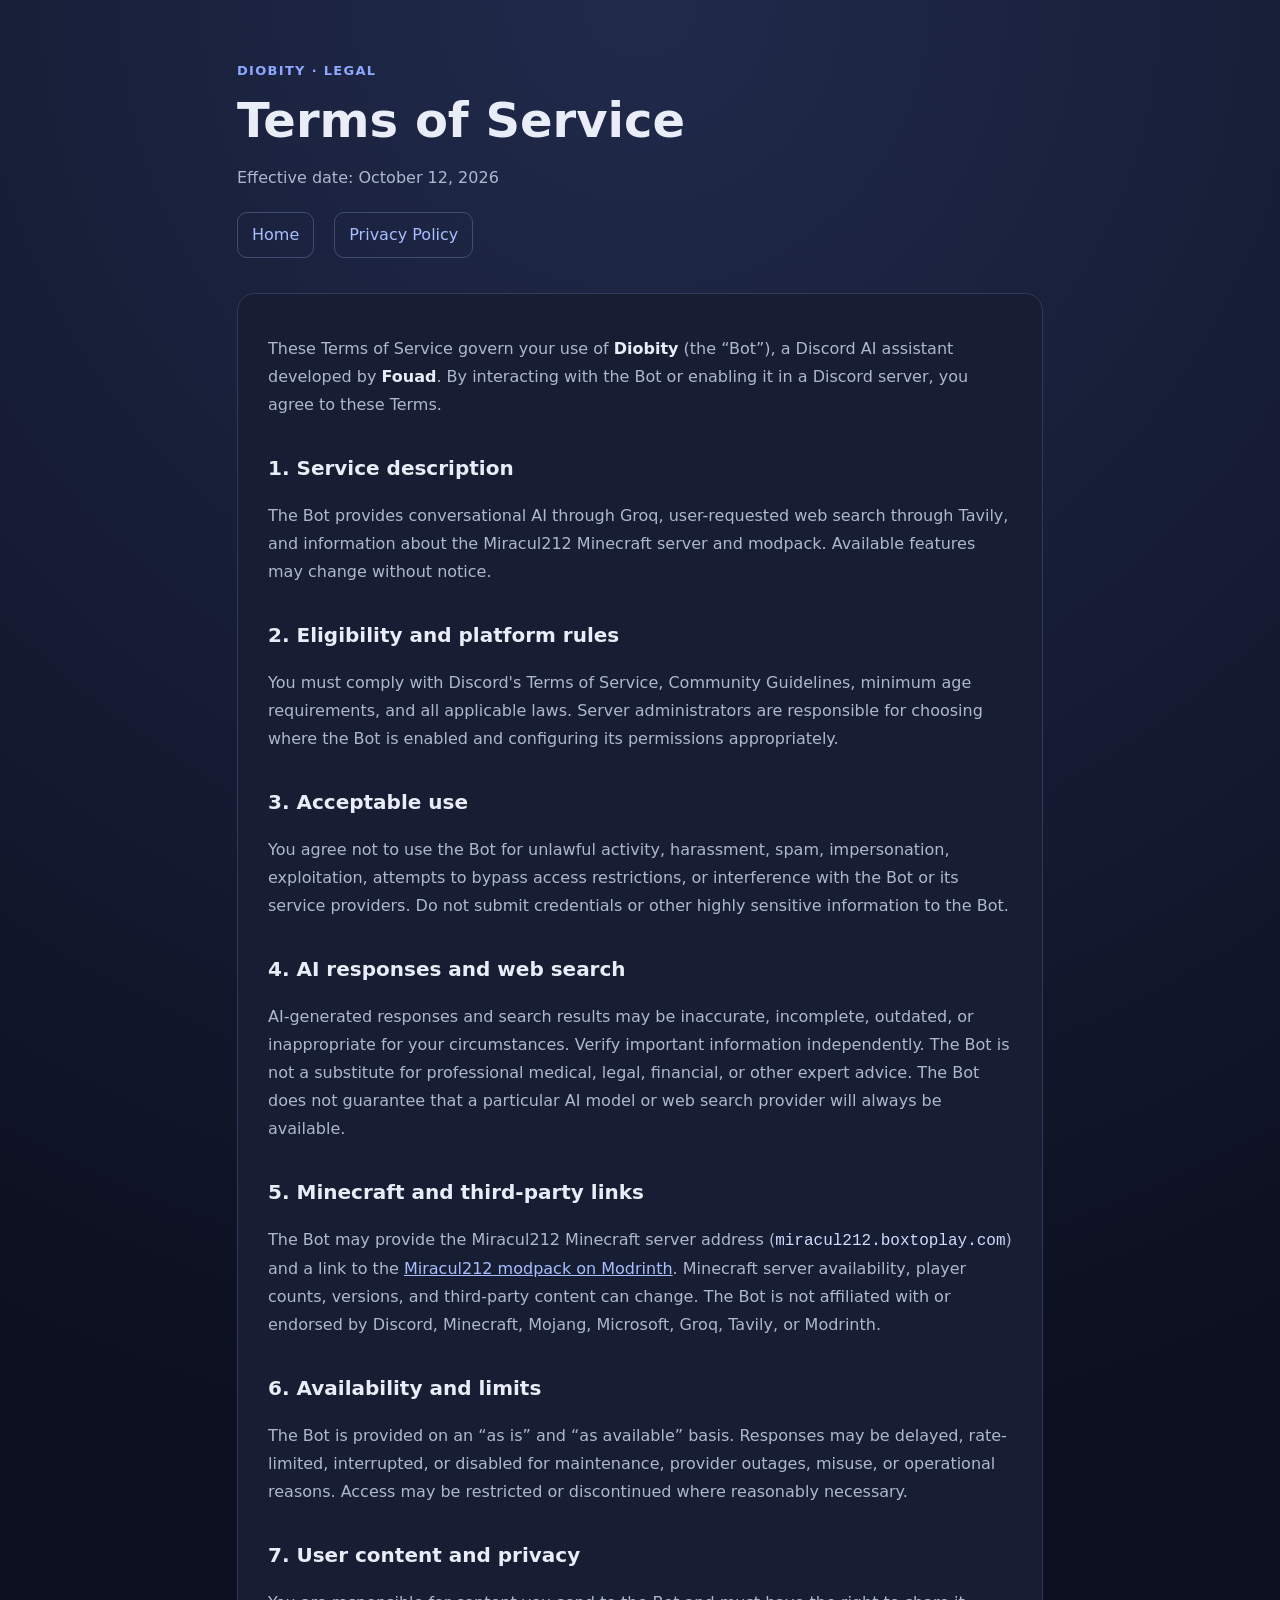
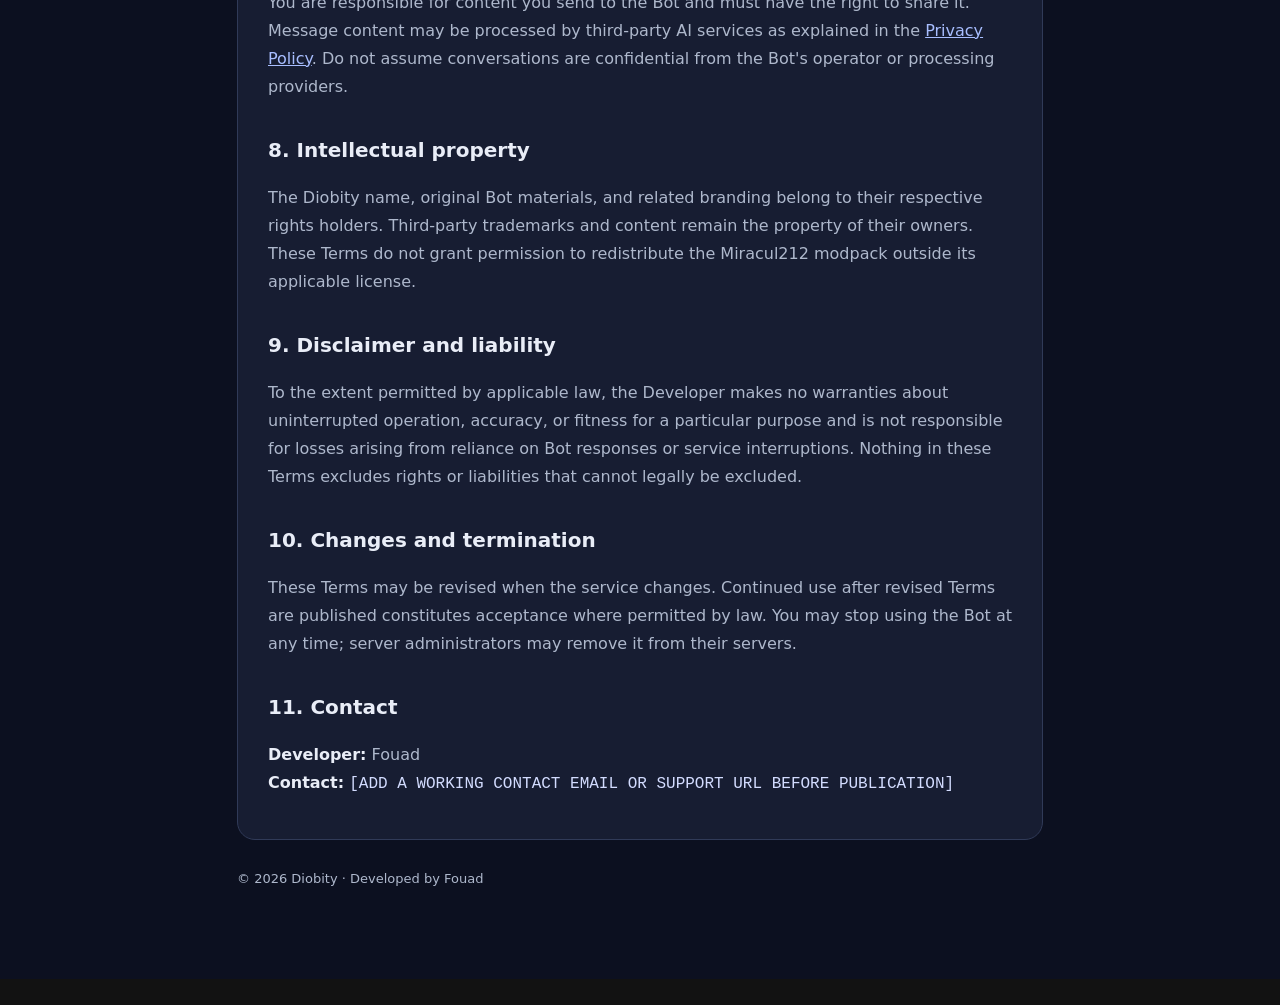
==== terms.html @ 3ee3c631 "Create terms.html" ====
<!doctype html><html lang="en"><head><meta charset="utf-8"><meta name="viewport" content="width=device-width,initial-scale=1"><meta name="description" content="Terms of Service for the Diobity Discord bot"><title>Terms of Service | Diobity</title><link rel="stylesheet" href="style.css"></head><body><main><header><div class="eyebrow">Diobity · Legal</div><h1>Terms of Service</h1><p>Effective date: October 12, 2026</p><nav><a href="index.html">Home</a><a href="privacy.html">Privacy Policy</a></nav></header><article class="panel"><p>These Terms of Service govern your use of <strong>Diobity</strong> (the “Bot”), a Discord AI assistant developed by <strong>Fouad</strong>. By interacting with the Bot or enabling it in a Discord server, you agree to these Terms.</p><h2>1. Service description</h2><p>The Bot provides conversational AI through Groq, user-requested web search through Tavily, and information about the Miracul212 Minecraft server and modpack. Available features may change without notice.</p><h2>2. Eligibility and platform rules</h2><p>You must comply with Discord's Terms of Service, Community Guidelines, minimum age requirements, and all applicable laws. Server administrators are responsible for choosing where the Bot is enabled and configuring its permissions appropriately.</p><h2>3. Acceptable use</h2><p>You agree not to use the Bot for unlawful activity, harassment, spam, impersonation, exploitation, attempts to bypass access restrictions, or interference with the Bot or its service providers. Do not submit credentials or other highly sensitive information to the Bot.</p><h2>4. AI responses and web search</h2><p>AI-generated responses and search results may be inaccurate, incomplete, outdated, or inappropriate for your circumstances. Verify important information independently. The Bot is not a substitute for professional medical, legal, financial, or other expert advice. The Bot does not guarantee that a particular AI model or web search provider will always be available.</p><h2>5. Minecraft and third-party links</h2><p>The Bot may provide the Miracul212 Minecraft server address (<code>miracul212.boxtoplay.com</code>) and a link to the <a href="https://modrinth.com/project/ErT46leP" rel="noopener noreferrer">Miracul212 modpack on Modrinth</a>. Minecraft server availability, player counts, versions, and third-party content can change. The Bot is not affiliated with or endorsed by Discord, Minecraft, Mojang, Microsoft, Groq, Tavily, or Modrinth.</p><h2>6. Availability and limits</h2><p>The Bot is provided on an “as is” and “as available” basis. Responses may be delayed, rate-limited, interrupted, or disabled for maintenance, provider outages, misuse, or operational reasons. Access may be restricted or discontinued where reasonably necessary.</p><h2>7. User content and privacy</h2><p>You are responsible for content you send to the Bot and must have the right to share it. Message content may be processed by third-party AI services as explained in the <a href="privacy.html">Privacy Policy</a>. Do not assume conversations are confidential from the Bot's operator or processing providers.</p><h2>8. Intellectual property</h2><p>The Diobity name, original Bot materials, and related branding belong to their respective rights holders. Third-party trademarks and content remain the property of their owners. These Terms do not grant permission to redistribute the Miracul212 modpack outside its applicable license.</p><h2>9. Disclaimer and liability</h2><p>To the extent permitted by applicable law, the Developer makes no warranties about uninterrupted operation, accuracy, or fitness for a particular purpose and is not responsible for losses arising from reliance on Bot responses or service interruptions. Nothing in these Terms excludes rights or liabilities that cannot legally be excluded.</p><h2>10. Changes and termination</h2><p>These Terms may be revised when the service changes. Continued use after revised Terms are published constitutes acceptance where permitted by law. You may stop using the Bot at any time; server administrators may remove it from their servers.</p><h2>11. Contact</h2><p><strong>Developer:</strong> Fouad<br><strong>Contact:</strong> <code>[ADD A WORKING CONTACT EMAIL OR SUPPORT URL BEFORE PUBLICATION]</code></p></article><footer>© 2026 Diobity · Developed by Fouad</footer></main></body></html>
---- style.css ----
:root{color-scheme:dark;--bg:#0c1020;--card:#171d32;--text:#e9edf7;--muted:#aeb8cc;--accent:#8ca9ff}*{box-sizing:border-box}body{margin:0;font:16px/1.75 system-ui,-apple-system,Segoe UI,sans-serif;background:radial-gradient(circle at top,#202a4b,var(--bg) 55%);color:var(--text)}main{max-width:850px;margin:60px auto;padding:0 22px}header{margin-bottom:30px}.eyebrow{color:var(--accent);font-weight:700;letter-spacing:.1em;text-transform:uppercase;font-size:13px}h1{font-size:clamp(2rem,5vw,3rem);line-height:1.15;margin:10px 0}h2{font-size:1.25rem;margin:32px 0 8px}p,li{color:var(--muted)}strong{color:var(--text)}a{color:#a8beff}nav{display:flex;gap:20px;flex-wrap:wrap;margin:20px 0 35px}nav a{padding:8px 14px;border:1px solid #414e73;border-radius:10px;text-decoration:none}.panel{background:var(--card);padding:25px 30px;border:1px solid #303a58;border-radius:18px}footer{padding:28px 0;color:var(--muted);font-size:13px}.notice{border-left:3px solid var(--accent);padding:10px 15px;background:#222b47;border-radius:4px}code{color:#d3dcff}ul{padding-left:23px}@media(max-width:600px){main{margin:30px auto}.panel{padding:18px}}
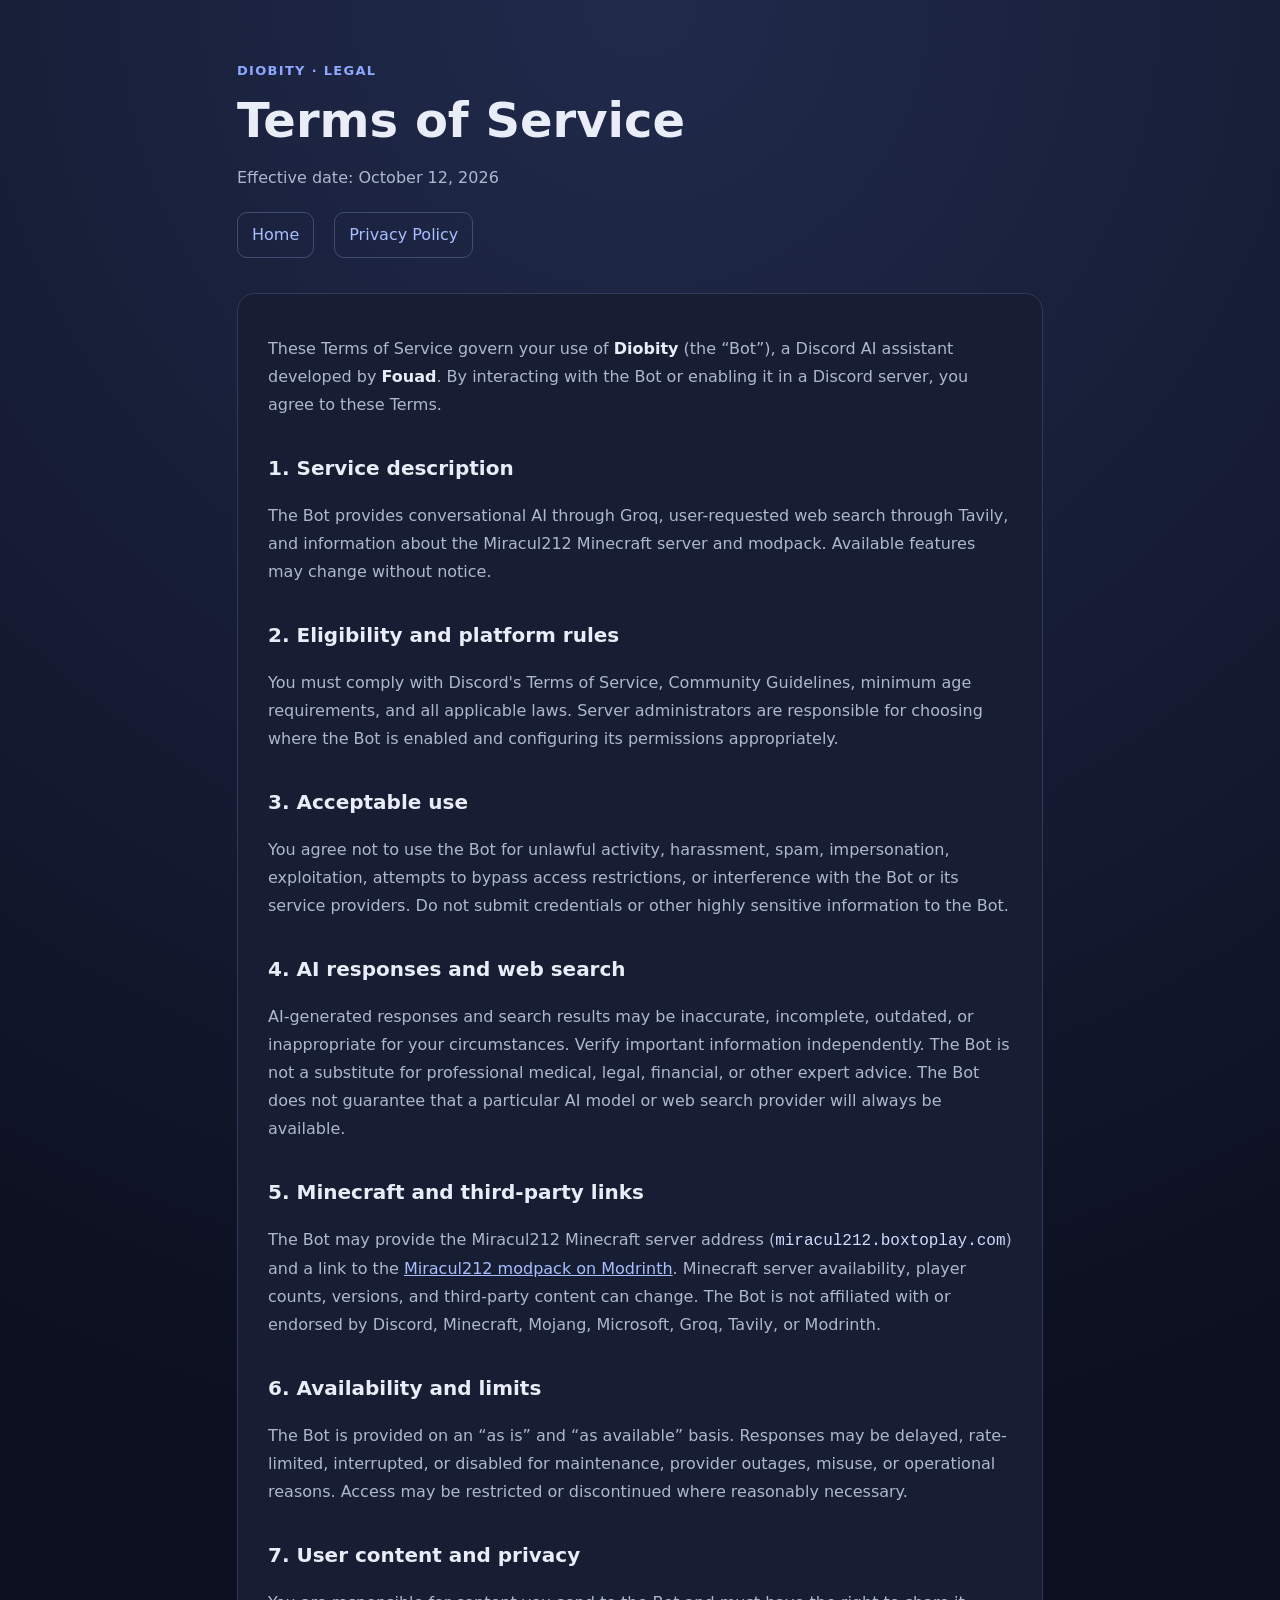
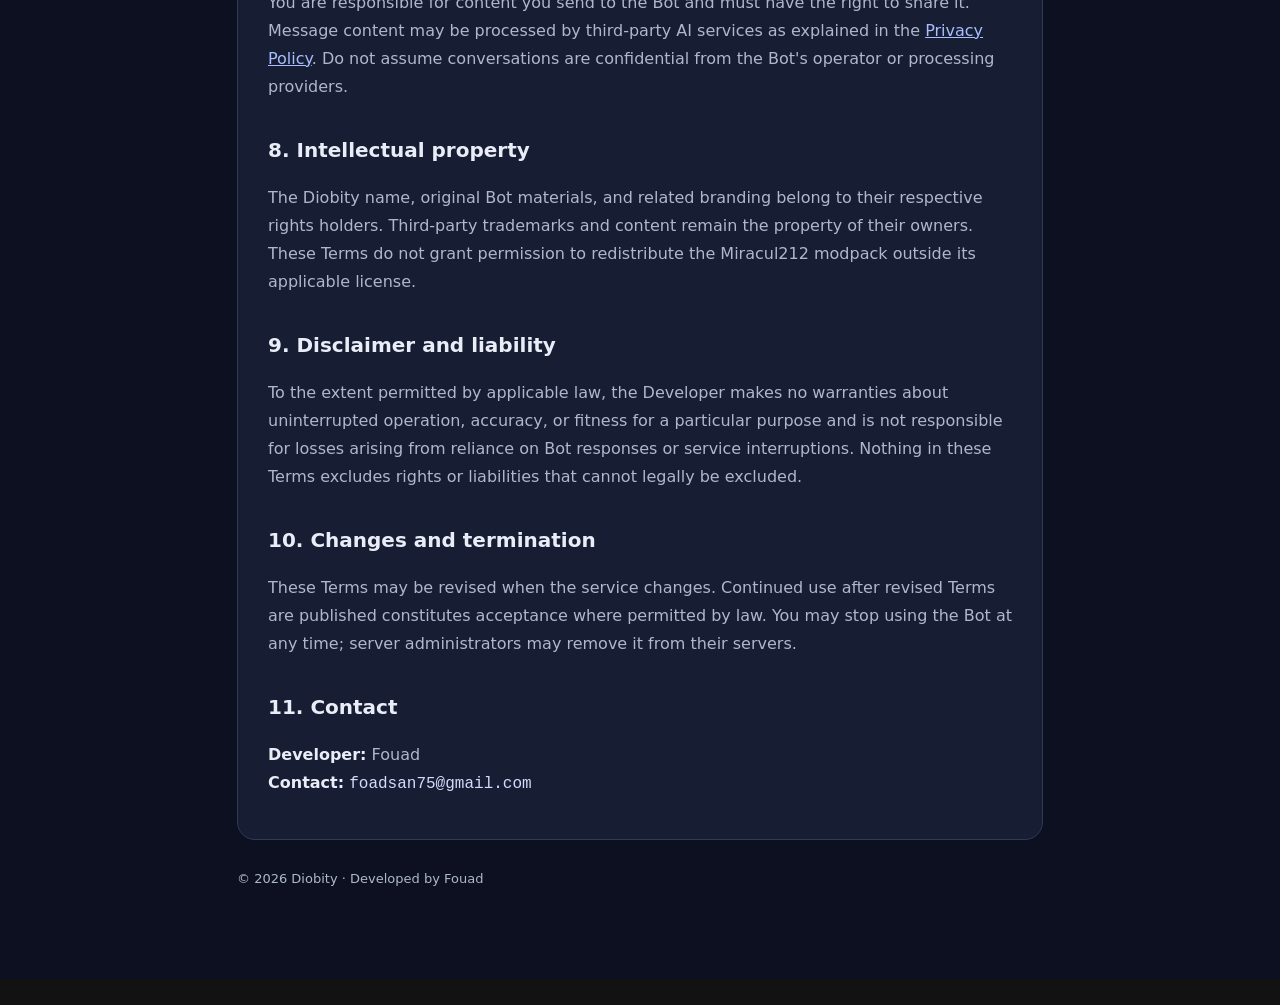
==== commit 17b2af98: "Update terms.html" ====
--- a/terms.html
+++ b/terms.html
@@ -1 +1 @@
-<!doctype html><html lang="en"><head><meta charset="utf-8"><meta name="viewport" content="width=device-width,initial-scale=1"><meta name="description" content="Terms of Service for the Diobity Discord bot"><title>Terms of Service | Diobity</title><link rel="stylesheet" href="style.css"></head><body><main><header><div class="eyebrow">Diobity · Legal</div><h1>Terms of Service</h1><p>Effective date: October 12, 2026</p><nav><a href="index.html">Home</a><a href="privacy.html">Privacy Policy</a></nav></header><article class="panel"><p>These Terms of Service govern your use of <strong>Diobity</strong> (the “Bot”), a Discord AI assistant developed by <strong>Fouad</strong>. By interacting with the Bot or enabling it in a Discord server, you agree to these Terms.</p><h2>1. Service description</h2><p>The Bot provides conversational AI through Groq, user-requested web search through Tavily, and information about the Miracul212 Minecraft server and modpack. Available features may change without notice.</p><h2>2. Eligibility and platform rules</h2><p>You must comply with Discord's Terms of Service, Community Guidelines, minimum age requirements, and all applicable laws. Server administrators are responsible for choosing where the Bot is enabled and configuring its permissions appropriately.</p><h2>3. Acceptable use</h2><p>You agree not to use the Bot for unlawful activity, harassment, spam, impersonation, exploitation, attempts to bypass access restrictions, or interference with the Bot or its service providers. Do not submit credentials or other highly sensitive information to the Bot.</p><h2>4. AI responses and web search</h2><p>AI-generated responses and search results may be inaccurate, incomplete, outdated, or inappropriate for your circumstances. Verify important information independently. The Bot is not a substitute for professional medical, legal, financial, or other expert advice. The Bot does not guarantee that a particular AI model or web search provider will always be available.</p><h2>5. Minecraft and third-party links</h2><p>The Bot may provide the Miracul212 Minecraft server address (<code>miracul212.boxtoplay.com</code>) and a link to the <a href="https://modrinth.com/project/ErT46leP" rel="noopener noreferrer">Miracul212 modpack on Modrinth</a>. Minecraft server availability, player counts, versions, and third-party content can change. The Bot is not affiliated with or endorsed by Discord, Minecraft, Mojang, Microsoft, Groq, Tavily, or Modrinth.</p><h2>6. Availability and limits</h2><p>The Bot is provided on an “as is” and “as available” basis. Responses may be delayed, rate-limited, interrupted, or disabled for maintenance, provider outages, misuse, or operational reasons. Access may be restricted or discontinued where reasonably necessary.</p><h2>7. User content and privacy</h2><p>You are responsible for content you send to the Bot and must have the right to share it. Message content may be processed by third-party AI services as explained in the <a href="privacy.html">Privacy Policy</a>. Do not assume conversations are confidential from the Bot's operator or processing providers.</p><h2>8. Intellectual property</h2><p>The Diobity name, original Bot materials, and related branding belong to their respective rights holders. Third-party trademarks and content remain the property of their owners. These Terms do not grant permission to redistribute the Miracul212 modpack outside its applicable license.</p><h2>9. Disclaimer and liability</h2><p>To the extent permitted by applicable law, the Developer makes no warranties about uninterrupted operation, accuracy, or fitness for a particular purpose and is not responsible for losses arising from reliance on Bot responses or service interruptions. Nothing in these Terms excludes rights or liabilities that cannot legally be excluded.</p><h2>10. Changes and termination</h2><p>These Terms may be revised when the service changes. Continued use after revised Terms are published constitutes acceptance where permitted by law. You may stop using the Bot at any time; server administrators may remove it from their servers.</p><h2>11. Contact</h2><p><strong>Developer:</strong> Fouad<br><strong>Contact:</strong> <code>[ADD A WORKING CONTACT EMAIL OR SUPPORT URL BEFORE PUBLICATION]</code></p></article><footer>© 2026 Diobity · Developed by Fouad</footer></main></body></html>
+<!doctype html><html lang="en"><head><meta charset="utf-8"><meta name="viewport" content="width=device-width,initial-scale=1"><meta name="description" content="Terms of Service for the Diobity Discord bot"><title>Terms of Service | Diobity</title><link rel="stylesheet" href="style.css"></head><body><main><header><div class="eyebrow">Diobity · Legal</div><h1>Terms of Service</h1><p>Effective date: October 12, 2026</p><nav><a href="index.html">Home</a><a href="privacy.html">Privacy Policy</a></nav></header><article class="panel"><p>These Terms of Service govern your use of <strong>Diobity</strong> (the “Bot”), a Discord AI assistant developed by <strong>Fouad</strong>. By interacting with the Bot or enabling it in a Discord server, you agree to these Terms.</p><h2>1. Service description</h2><p>The Bot provides conversational AI through Groq, user-requested web search through Tavily, and information about the Miracul212 Minecraft server and modpack. Available features may change without notice.</p><h2>2. Eligibility and platform rules</h2><p>You must comply with Discord's Terms of Service, Community Guidelines, minimum age requirements, and all applicable laws. Server administrators are responsible for choosing where the Bot is enabled and configuring its permissions appropriately.</p><h2>3. Acceptable use</h2><p>You agree not to use the Bot for unlawful activity, harassment, spam, impersonation, exploitation, attempts to bypass access restrictions, or interference with the Bot or its service providers. Do not submit credentials or other highly sensitive information to the Bot.</p><h2>4. AI responses and web search</h2><p>AI-generated responses and search results may be inaccurate, incomplete, outdated, or inappropriate for your circumstances. Verify important information independently. The Bot is not a substitute for professional medical, legal, financial, or other expert advice. The Bot does not guarantee that a particular AI model or web search provider will always be available.</p><h2>5. Minecraft and third-party links</h2><p>The Bot may provide the Miracul212 Minecraft server address (<code>miracul212.boxtoplay.com</code>) and a link to the <a href="https://modrinth.com/project/ErT46leP" rel="noopener noreferrer">Miracul212 modpack on Modrinth</a>. Minecraft server availability, player counts, versions, and third-party content can change. The Bot is not affiliated with or endorsed by Discord, Minecraft, Mojang, Microsoft, Groq, Tavily, or Modrinth.</p><h2>6. Availability and limits</h2><p>The Bot is provided on an “as is” and “as available” basis. Responses may be delayed, rate-limited, interrupted, or disabled for maintenance, provider outages, misuse, or operational reasons. Access may be restricted or discontinued where reasonably necessary.</p><h2>7. User content and privacy</h2><p>You are responsible for content you send to the Bot and must have the right to share it. Message content may be processed by third-party AI services as explained in the <a href="privacy.html">Privacy Policy</a>. Do not assume conversations are confidential from the Bot's operator or processing providers.</p><h2>8. Intellectual property</h2><p>The Diobity name, original Bot materials, and related branding belong to their respective rights holders. Third-party trademarks and content remain the property of their owners. These Terms do not grant permission to redistribute the Miracul212 modpack outside its applicable license.</p><h2>9. Disclaimer and liability</h2><p>To the extent permitted by applicable law, the Developer makes no warranties about uninterrupted operation, accuracy, or fitness for a particular purpose and is not responsible for losses arising from reliance on Bot responses or service interruptions. Nothing in these Terms excludes rights or liabilities that cannot legally be excluded.</p><h2>10. Changes and termination</h2><p>These Terms may be revised when the service changes. Continued use after revised Terms are published constitutes acceptance where permitted by law. You may stop using the Bot at any time; server administrators may remove it from their servers.</p><h2>11. Contact</h2><p><strong>Developer:</strong> Fouad<br><strong>Contact:</strong> <code>foadsan75@gmail.com</code></p></article><footer>© 2026 Diobity · Developed by Fouad</footer></main></body></html>
